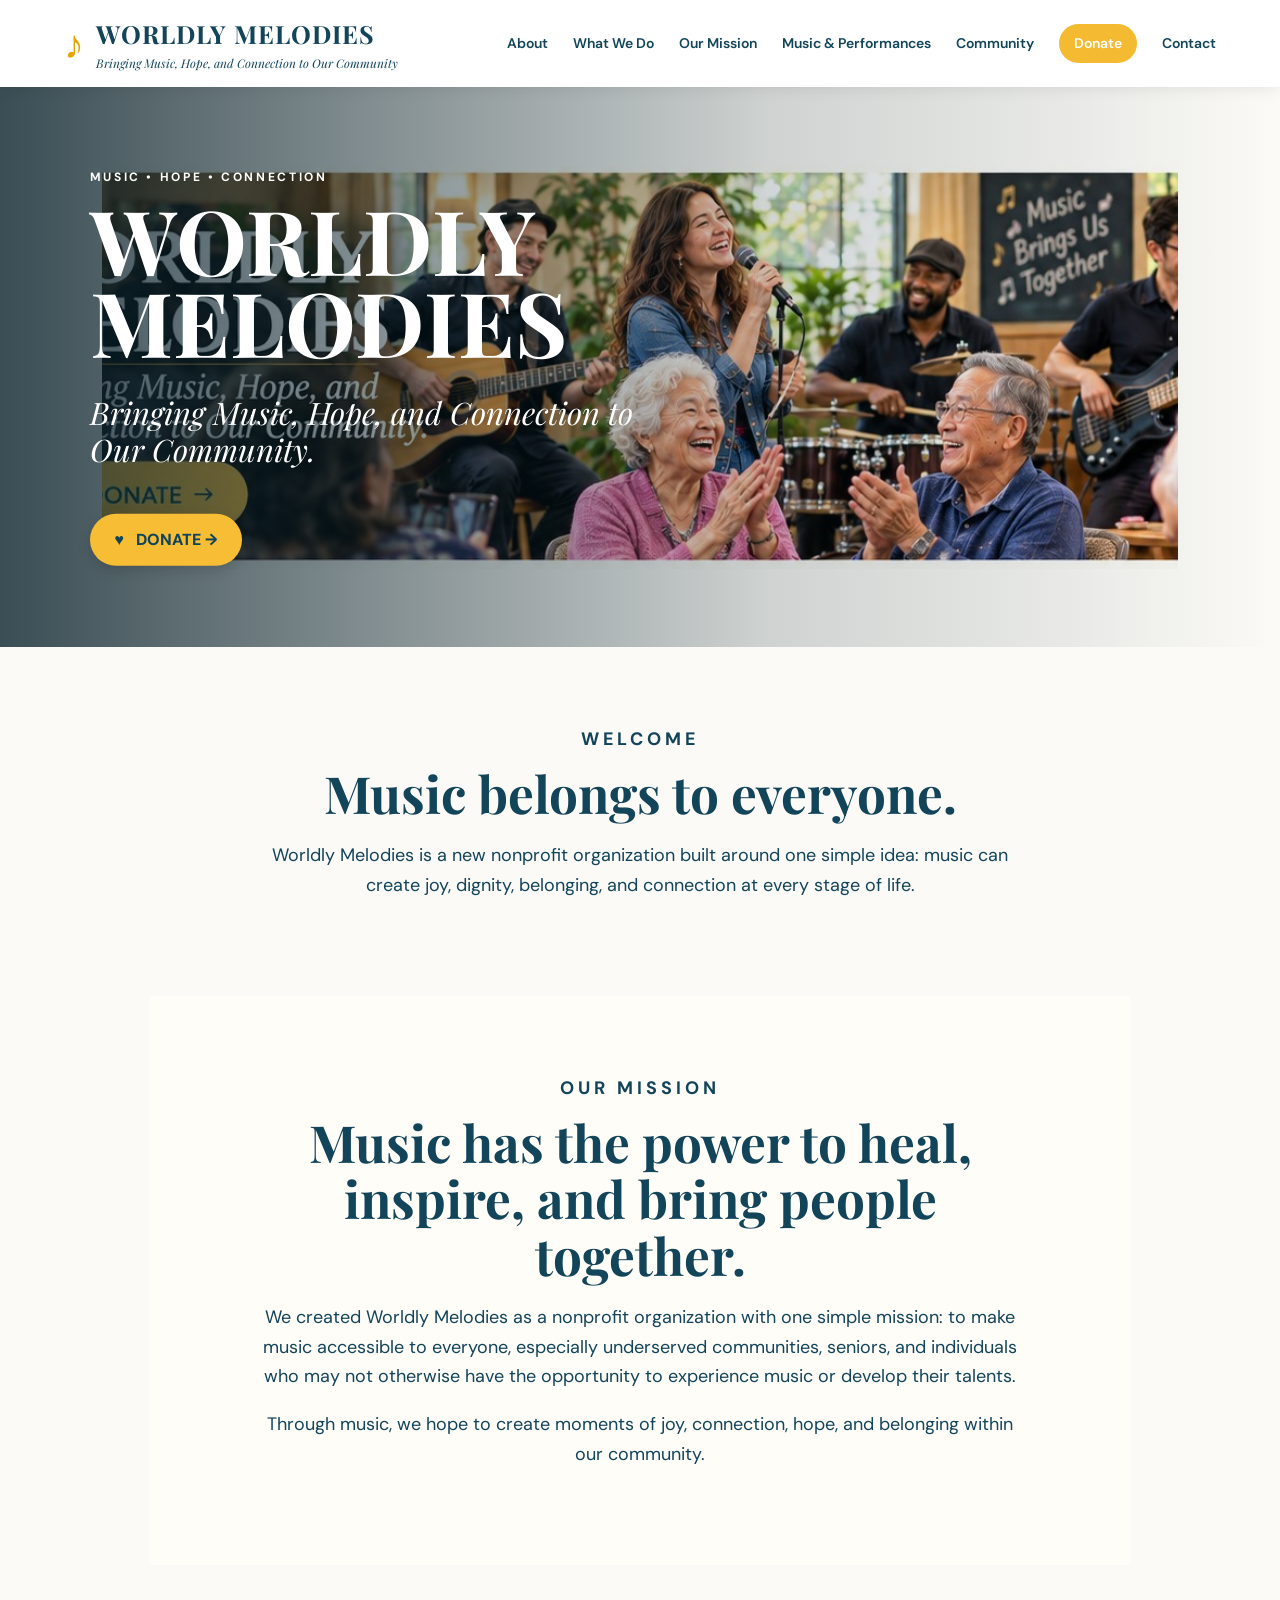
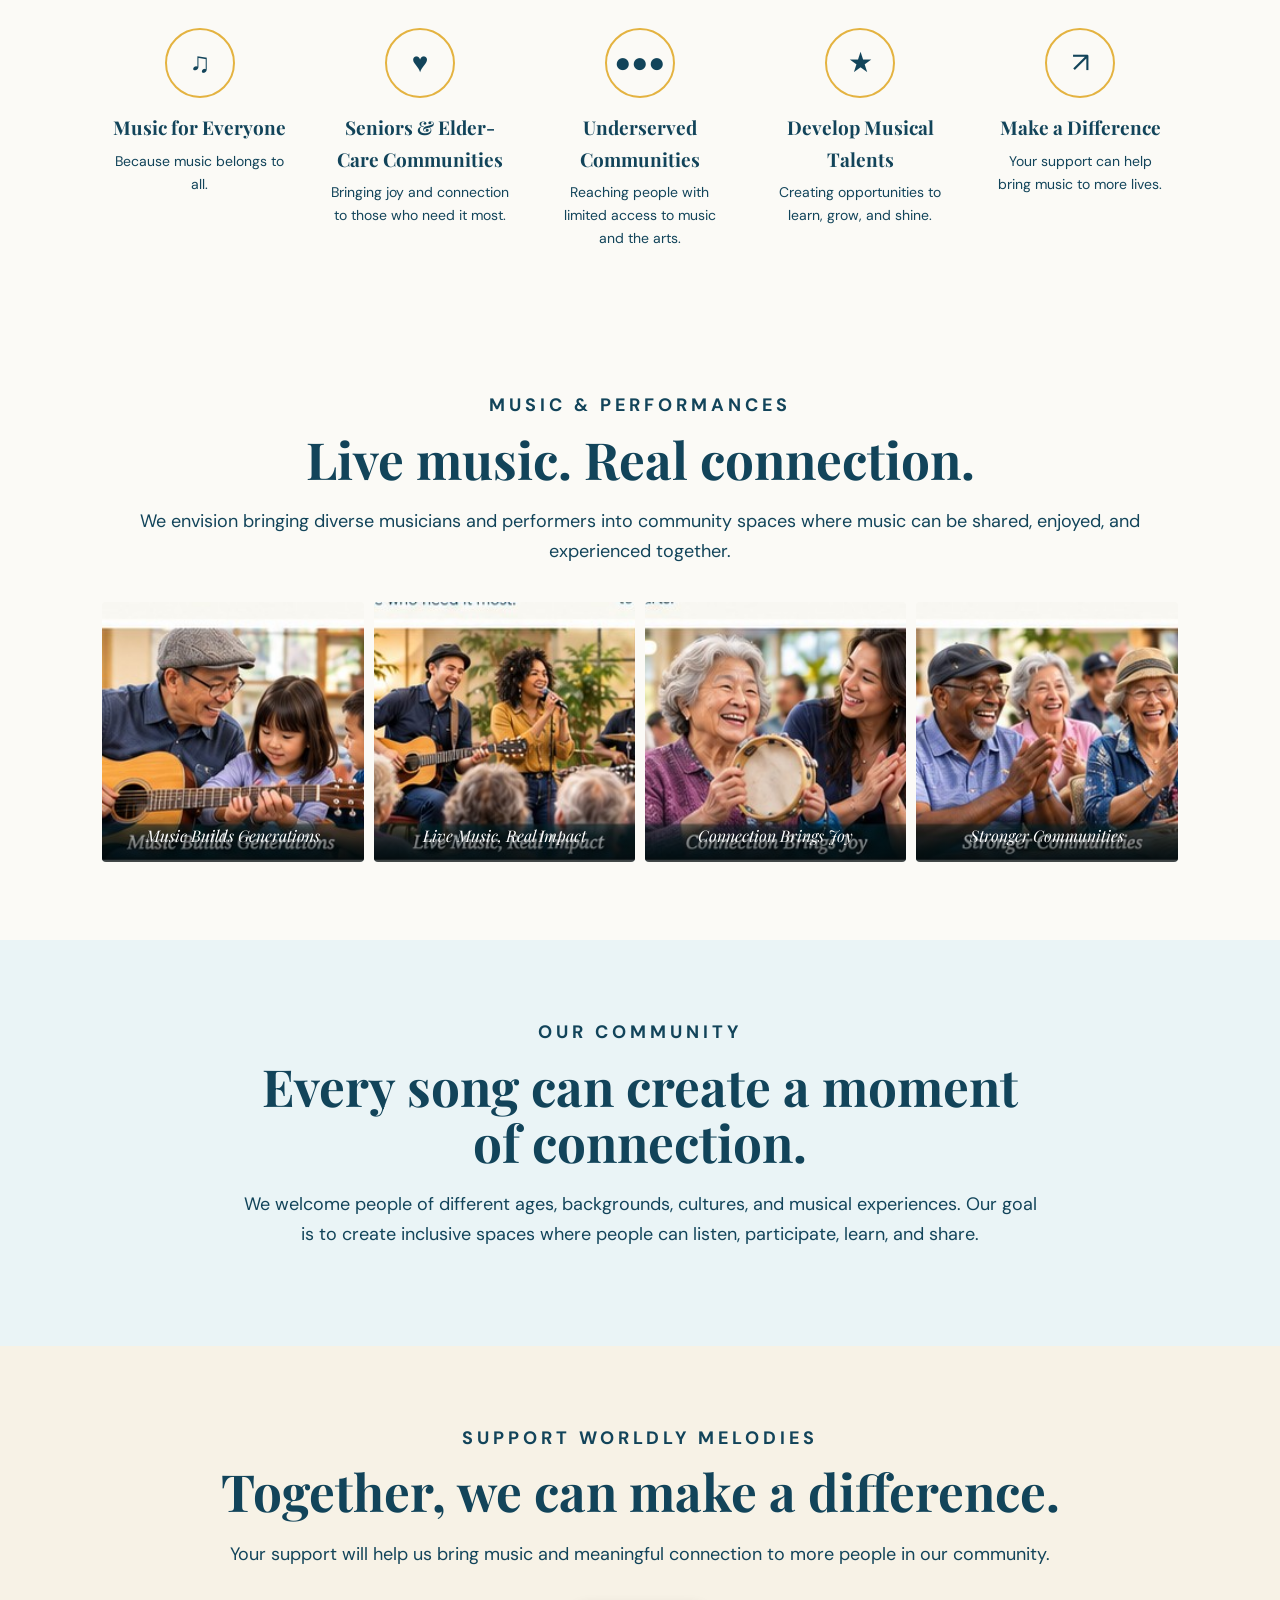
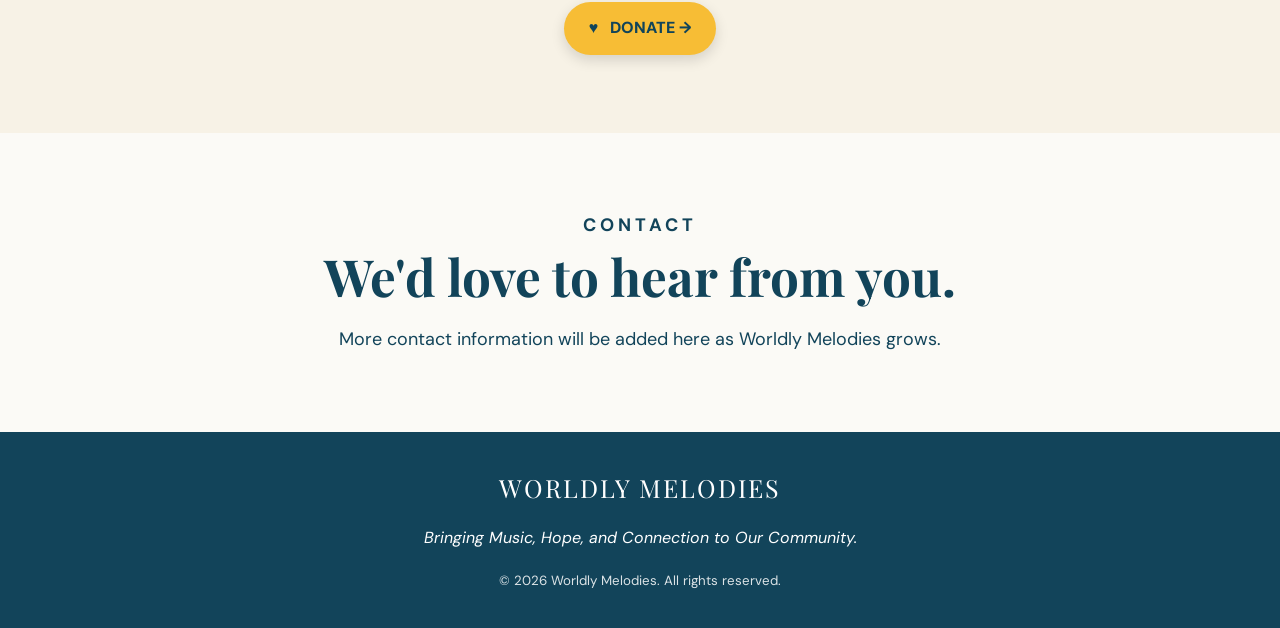
==== index.html @ 4ac72451 "Add files via upload" ====
<!doctype html>
<html lang="en">
<head>
  <meta charset="utf-8">
  <meta name="viewport" content="width=device-width, initial-scale=1">
  <title>Worldly Melodies | Music, Hope & Connection</title>
  <meta name="description" content="Worldly Melodies brings music, hope, and connection to our community, with a special focus on seniors and underserved communities.">
  <link rel="preconnect" href="https://fonts.googleapis.com">
  <link rel="preconnect" href="https://fonts.gstatic.com" crossorigin>
  <link href="https://fonts.googleapis.com/css2?family=DM+Sans:wght@400;500;600;700&family=Playfair+Display:ital,wght@500;600;700&display=swap" rel="stylesheet">
  <link rel="stylesheet" href="style.css">
</head>
<body>
<header class="site-header">
  <a class="brand" href="#home" aria-label="Worldly Melodies home">
    <span class="brand-mark">♪</span>
    <span><strong>WORLDLY MELODIES</strong><small>Bringing Music, Hope, and Connection to Our Community</small></span>
  </a>
  <button class="menu-toggle" aria-label="Open menu">☰</button>
  <nav>
    <a href="#about">About</a>
    <a href="#what-we-do">What We Do</a>
    <a href="#mission">Our Mission</a>
    <a href="#music">Music & Performances</a>
    <a href="#community">Community</a>
    <a class="nav-donate" href="#donate">Donate</a>
    <a href="#contact">Contact</a>
  </nav>
</header>

<main>
<section id="home" class="hero">
  <img src="assets/hero.jpg" alt="A diverse live band performing for smiling seniors">
  <div class="hero-overlay"></div>
  <div class="hero-content">
    <p class="eyebrow">MUSIC • HOPE • CONNECTION</p>
    <h1>WORLDLY<br>MELODIES</h1>
    <p class="tagline">Bringing Music, Hope, and Connection to Our Community.</p>
    <a class="button" href="#donate">♥ &nbsp; DONATE →</a>
  </div>
</section>

<section id="about" class="intro">
  <p class="eyebrow">WELCOME</p>
  <h2>Music belongs to everyone.</h2>
  <p>Worldly Melodies is a new nonprofit organization built around one simple idea: music can create joy, dignity, belonging, and connection at every stage of life.</p>
</section>

<section id="mission" class="mission">
  <p class="eyebrow">OUR MISSION</p>
  <h2>Music has the power to heal, inspire, and bring people together.</h2>
  <p>We created Worldly Melodies as a nonprofit organization with one simple mission: to make music accessible to everyone, especially underserved communities, seniors, and individuals who may not otherwise have the opportunity to experience music or develop their talents.</p>
  <p>Through music, we hope to create moments of joy, connection, hope, and belonging within our community.</p>
</section>

<section id="what-we-do" class="features">
  <div><span>♫</span><h3>Music for Everyone</h3><p>Because music belongs to all.</p></div>
  <div><span>♥</span><h3>Seniors & Elder-Care Communities</h3><p>Bringing joy and connection to those who need it most.</p></div>
  <div><span>●●●</span><h3>Underserved Communities</h3><p>Reaching people with limited access to music and the arts.</p></div>
  <div><span>★</span><h3>Develop Musical Talents</h3><p>Creating opportunities to learn, grow, and shine.</p></div>
  <div><span>↗</span><h3>Make a Difference</h3><p>Your support can help bring music to more lives.</p></div>
</section>

<section id="music" class="section">
  <p class="eyebrow">MUSIC & PERFORMANCES</p>
  <h2>Live music. Real connection.</h2>
  <p>We envision bringing diverse musicians and performers into community spaces where music can be shared, enjoyed, and experienced together.</p>
  <div class="gallery">
    <figure><img src="assets/gallery-1.jpg" alt="Intergenerational music activity"><figcaption>Music Builds Generations</figcaption></figure>
    <figure><img src="assets/gallery-2.jpg" alt="Diverse band performing for a community"><figcaption>Live Music, Real Impact</figcaption></figure>
    <figure><img src="assets/gallery-3.jpg" alt="Senior enjoying music with a younger musician"><figcaption>Connection Brings Joy</figcaption></figure>
    <figure><img src="assets/gallery-4.jpg" alt="Diverse seniors enjoying a community performance"><figcaption>Stronger Communities</figcaption></figure>
  </div>
</section>

<section id="community" class="community">
  <div>
    <p class="eyebrow">OUR COMMUNITY</p>
    <h2>Every song can create a moment of connection.</h2>
    <p>We welcome people of different ages, backgrounds, cultures, and musical experiences. Our goal is to create inclusive spaces where people can listen, participate, learn, and share.</p>
  </div>
</section>

<section id="donate" class="donate">
  <p class="eyebrow">SUPPORT WORLDLY MELODIES</p>
  <h2>Together, we can make a difference.</h2>
  <p>Your support will help us bring music and meaningful connection to more people in our community.</p>
  <!-- Replace # below with your PayPal donation link when ready. -->
  <a class="button" href="#" onclick="alert('The PayPal donation link will be connected here.'); return false;">♥ &nbsp; DONATE →</a>
</section>

<section id="contact" class="contact">
  <p class="eyebrow">CONTACT</p>
  <h2>We'd love to hear from you.</h2>
  <p>More contact information will be added here as Worldly Melodies grows.</p>
</section>
</main>

<footer>
  <div class="footer-brand">WORLDLY MELODIES</div>
  <p>Bringing Music, Hope, and Connection to Our Community.</p>
  <small>© 2026 Worldly Melodies. All rights reserved.</small>
</footer>

<script>
const toggle = document.querySelector('.menu-toggle');
const nav = document.querySelector('nav');
toggle.addEventListener('click', () => nav.classList.toggle('open'));
document.querySelectorAll('nav a').forEach(a => a.addEventListener('click', () => nav.classList.remove('open')));
</script>
</body>
</html>
---- style.css ----
*{box-sizing:border-box}html{scroll-behavior:smooth}body{margin:0;color:#12445a;background:#fbfaf6;font-family:"DM Sans",Arial,sans-serif;line-height:1.65}.site-header{position:sticky;top:0;z-index:20;display:flex;align-items:center;justify-content:space-between;padding:13px 5%;background:rgba(255,255,255,.97);box-shadow:0 2px 14px rgba(0,0,0,.08)}.brand{display:flex;align-items:center;gap:12px;color:#12445a;text-decoration:none}.brand-mark{font-size:40px;color:#e6a400;line-height:1}.brand strong{display:block;font-family:"Playfair Display",serif;font-size:25px;letter-spacing:.04em}.brand small{display:block;font-family:"Playfair Display",serif;font-style:italic;font-size:12px}.site-header nav{display:flex;gap:25px;align-items:center}.site-header nav a{color:#12445a;text-decoration:none;font-size:14px;font-weight:600}.nav-donate{color:#fff!important;background:#f4bb32;padding:8px 15px;border-radius:22px}.menu-toggle{display:none;border:0;background:none;font-size:28px;color:#12445a}.hero{position:relative;height:min(560px,58vw);min-height:390px;overflow:hidden}.hero img{width:100%;height:100%;object-fit:cover;object-position:center}.hero-overlay{position:absolute;inset:0;background:linear-gradient(90deg,rgba(4,29,39,.78),rgba(4,29,39,.18) 60%,transparent)}.hero-content{position:absolute;left:7%;top:50%;transform:translateY(-50%);color:#fff;max-width:560px}.eyebrow{font-size:12px;letter-spacing:.22em;font-weight:700;margin:0 0 10px}.hero h1{font-family:"Playfair Display",serif;font-size:clamp(48px,7vw,92px);line-height:.92;margin:0 0 18px}.tagline{font-family:"Playfair Display",serif;font-style:italic;font-size:clamp(20px,2.5vw,31px);line-height:1.2}.button{display:inline-block;margin-top:15px;background:#f7bd35;color:#10445a;text-decoration:none;font-weight:800;border-radius:30px;padding:13px 25px;box-shadow:0 5px 14px rgba(0,0,0,.14)}section{padding:78px 8%}.intro,.mission{text-align:center;max-width:980px;margin:auto}.intro h2,.mission h2,.section h2,.community h2,.donate h2,.contact h2{font-family:"Playfair Display",serif;font-size:clamp(34px,4vw,52px);line-height:1.1;margin:8px 0 20px;color:#12445a}.intro p,.mission p,.section>p,.community p,.donate p,.contact p{font-size:18px}.mission{background:#fffdf8}.features{display:grid;grid-template-columns:repeat(5,1fr);gap:25px;text-align:center;padding-top:55px;padding-bottom:55px}.features div{padding:8px}.features span{display:flex;width:70px;height:70px;margin:auto;border:2px solid #e4b341;border-radius:50%;align-items:center;justify-content:center;font-size:28px}.features h3{font-family:"Playfair Display",serif;font-size:19px;margin:14px 0 6px}.features p{margin:0;font-size:14px}.section{text-align:center}.gallery{display:grid;grid-template-columns:repeat(4,1fr);gap:10px;margin-top:35px}.gallery figure{margin:0;position:relative;overflow:hidden;border-radius:4px}.gallery img{width:100%;height:260px;object-fit:cover;display:block}.gallery figcaption{position:absolute;bottom:0;left:0;right:0;padding:12px;color:#fff;background:linear-gradient(transparent,rgba(0,0,0,.72));font-family:"Playfair Display",serif;font-style:italic}.community{background:#eaf4f6;text-align:center}.community>div{max-width:800px;margin:auto}.donate{text-align:center;background:#f7f2e6}.contact{text-align:center}.contact p{max-width:700px;margin:auto}footer{text-align:center;background:#12445a;color:#fff;padding:35px 20px}.footer-brand{font-family:"Playfair Display",serif;font-size:25px;letter-spacing:.08em}footer p{font-style:italic}footer small{opacity:.85}@media(max-width:950px){.site-header nav{gap:13px}.features{grid-template-columns:repeat(2,1fr)}.gallery{grid-template-columns:repeat(2,1fr)}}@media(max-width:720px){.site-header{padding:10px 5%}.brand strong{font-size:19px}.brand small{font-size:9px}.menu-toggle{display:block}.site-header nav{display:none;position:absolute;top:100%;left:0;right:0;background:#fff;padding:18px 7%;flex-direction:column;align-items:flex-start;box-shadow:0 8px 16px rgba(0,0,0,.1)}.site-header nav.open{display:flex}.hero{height:620px}.hero-content{left:7%;right:7%;top:auto;bottom:45px;transform:none}.hero-overlay{background:linear-gradient(0deg,rgba(4,29,39,.82),rgba(4,29,39,.1) 80%)}section{padding:60px 6%}.features,.gallery{grid-template-columns:1fr}.gallery img{height:230px}.intro p,.mission p,.section>p,.community p,.donate p,.contact p{font-size:16px}}
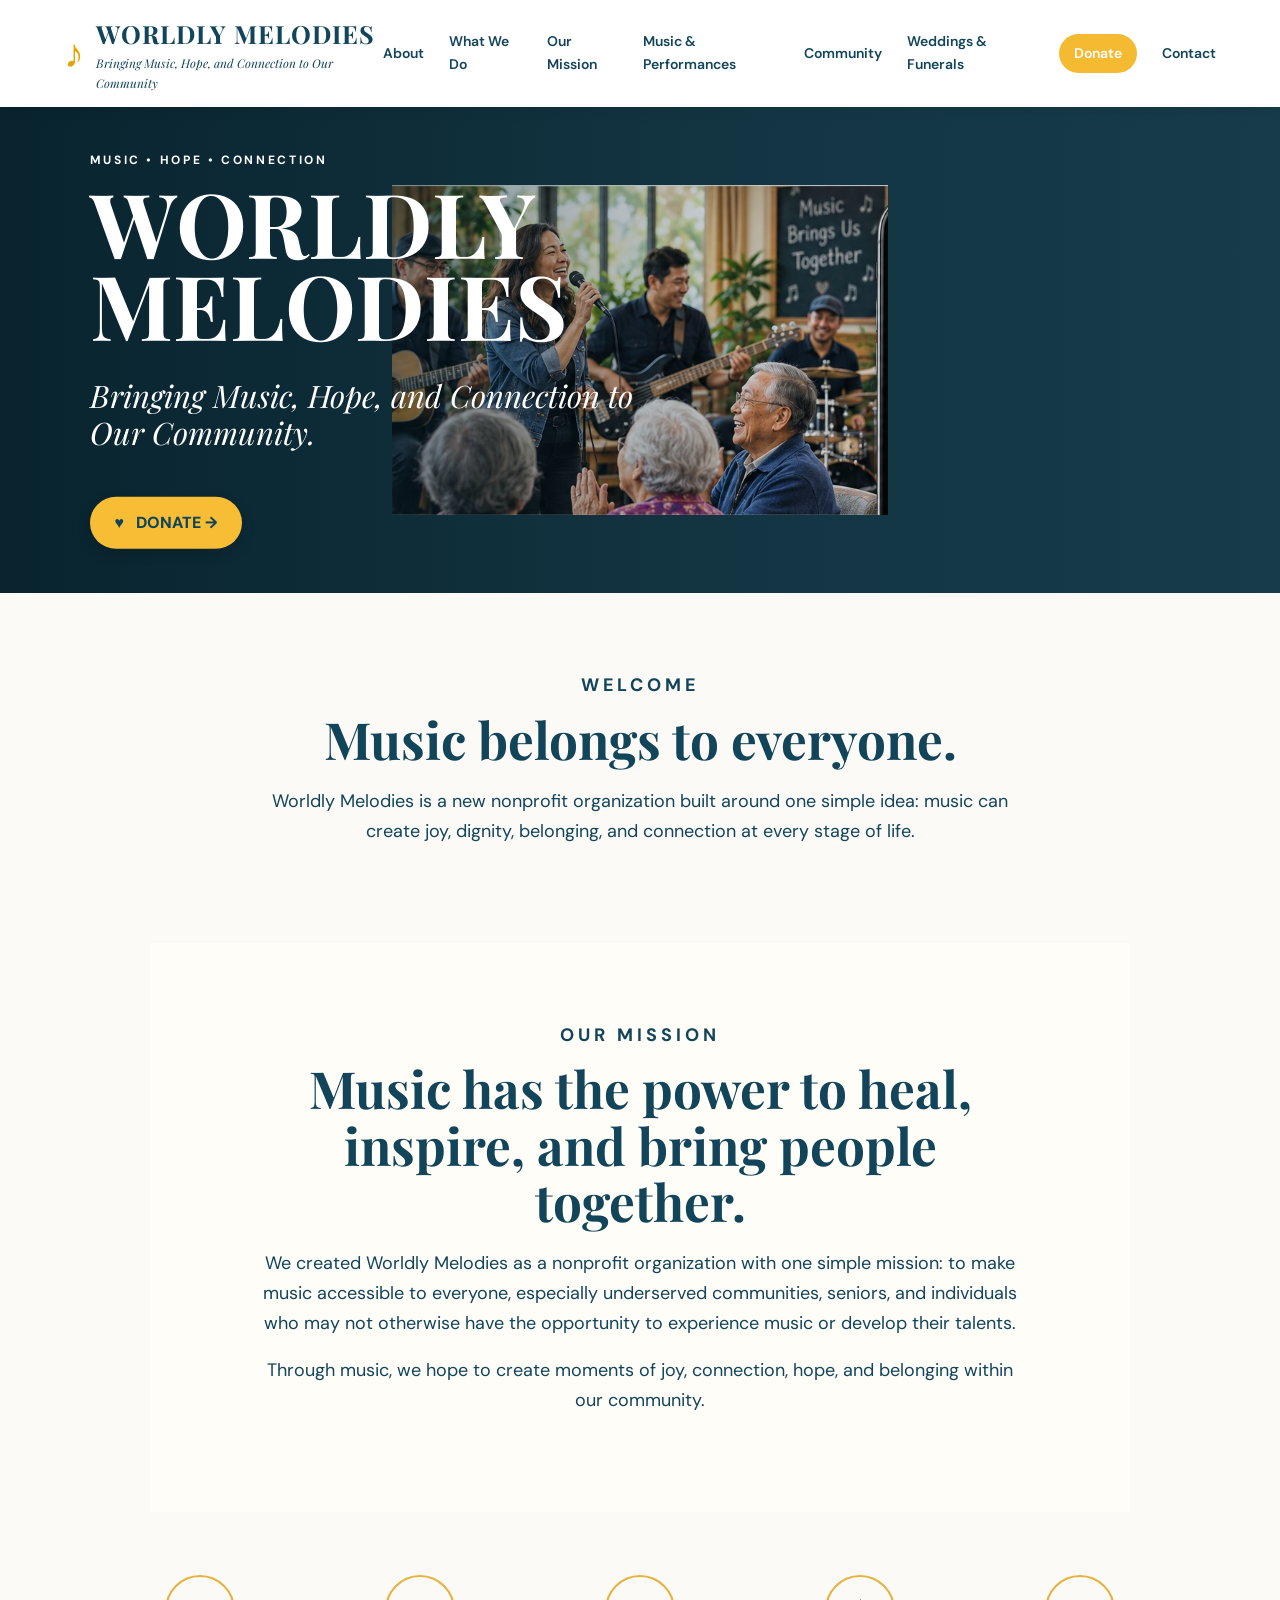
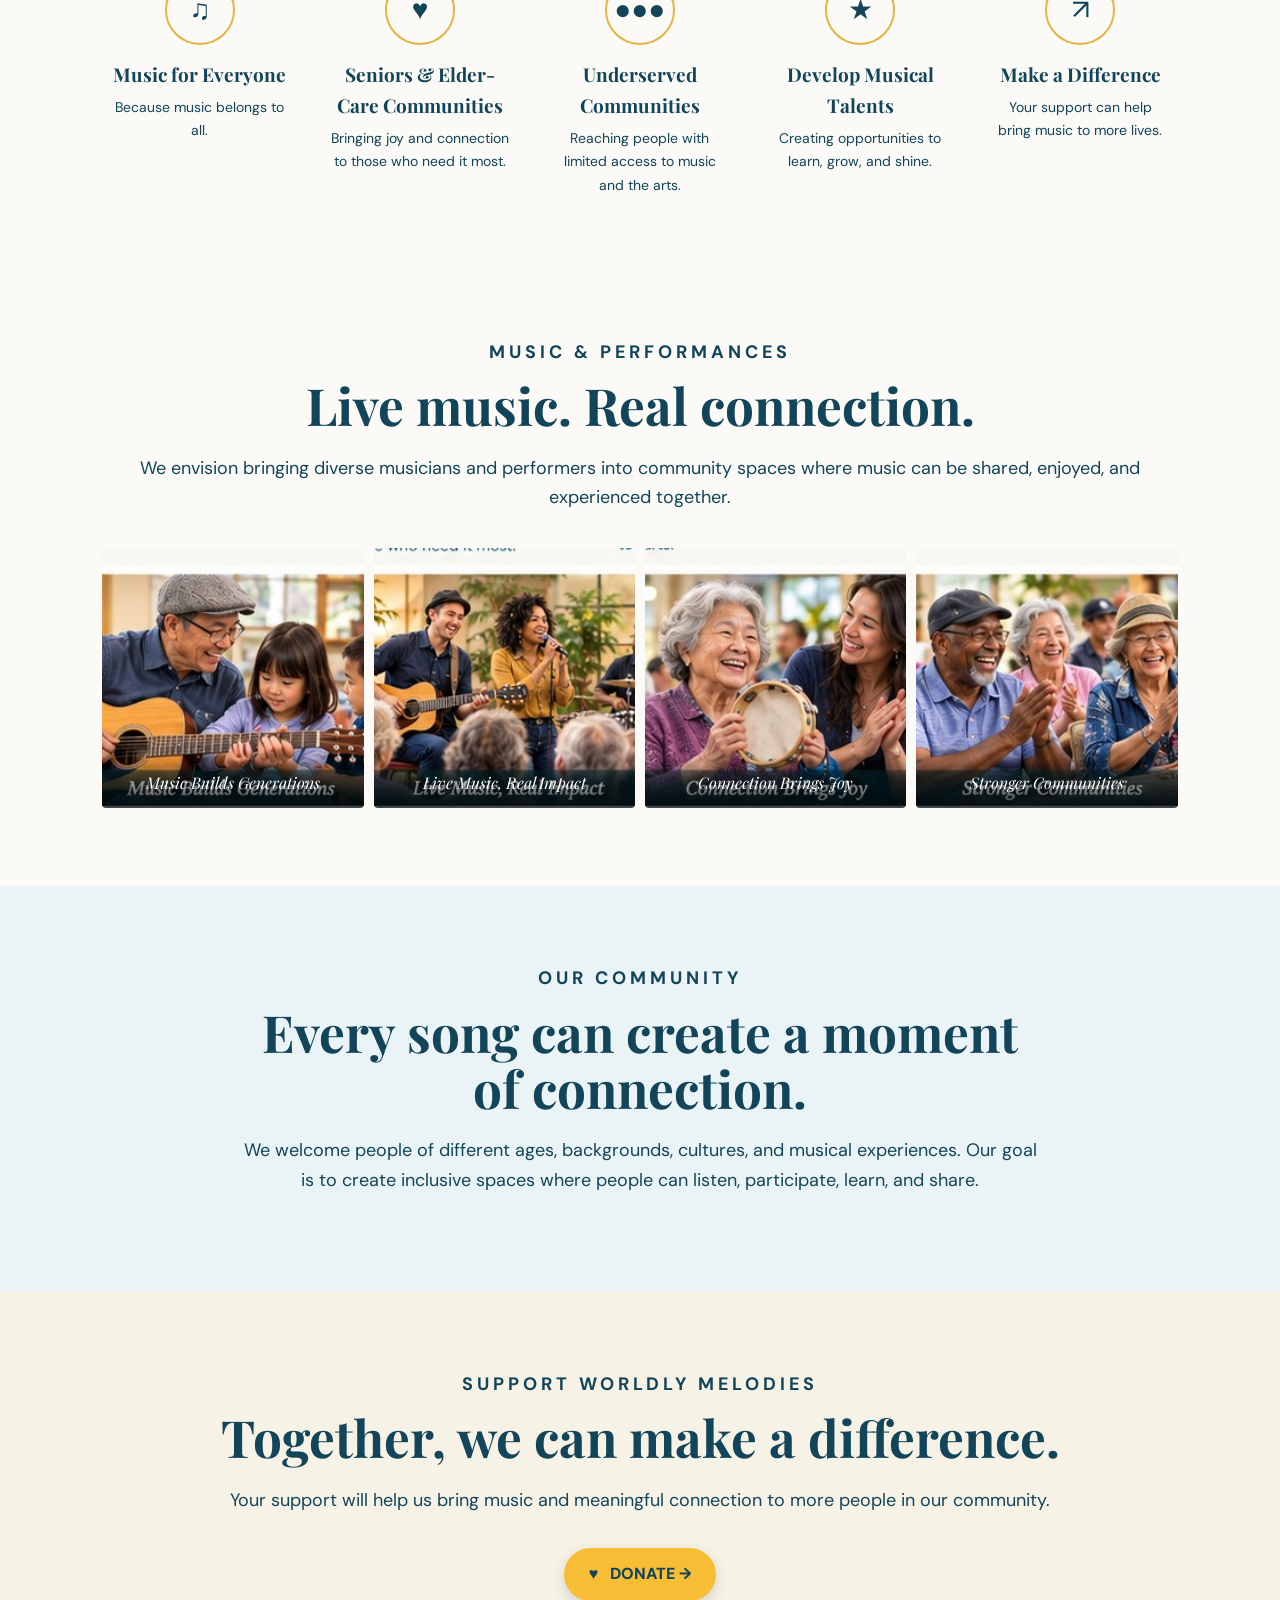
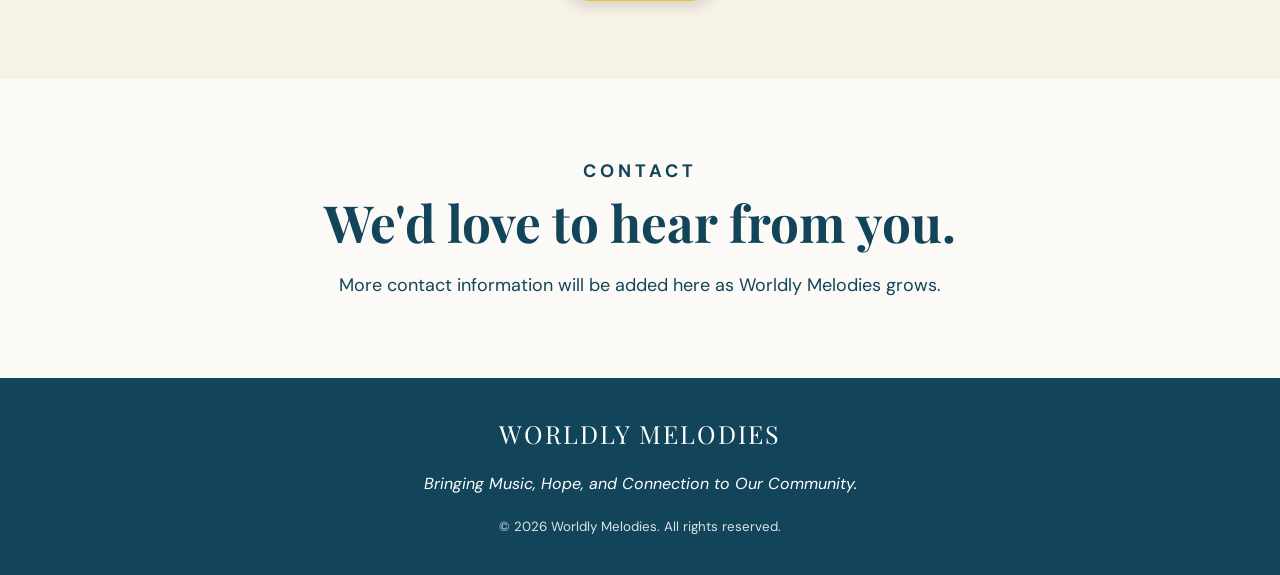
==== commit 12505ff5: "Link Weddings & Funerals page from main navigation" ====
--- a/index.html
+++ b/index.html
@@ -23,6 +23,7 @@
     <a href="#mission">Our Mission</a>
     <a href="#music">Music & Performances</a>
     <a href="#community">Community</a>
+    <a href="services.html">Weddings & Funerals</a>
     <a class="nav-donate" href="#donate">Donate</a>
     <a href="#contact">Contact</a>
   </nav>
@@ -54,11 +55,11 @@
 </section>
 
 <section id="what-we-do" class="features">
-  <div><span>♫</span><h3>Music for Everyone</h3><p>Because music belongs to all.</p></div>
-  <div><span>♥</span><h3>Seniors & Elder-Care Communities</h3><p>Bringing joy and connection to those who need it most.</p></div>
-  <div><span>●●●</span><h3>Underserved Communities</h3><p>Reaching people with limited access to music and the arts.</p></div>
-  <div><span>★</span><h3>Develop Musical Talents</h3><p>Creating opportunities to learn, grow, and shine.</p></div>
-  <div><span>↗</span><h3>Make a Difference</h3><p>Your support can help bring music to more lives.</p></div>
+<div><span>♫</span><h3>Music for Everyone</h3><p>Because music belongs to all.</p></div>
+<div><span>♥</span><h3>Seniors & Elder-Care Communities</h3><p>Bringing joy and connection to those who need it most.</p></div>
+<div><span>●●●</span><h3>Underserved Communities</h3><p>Reaching people with limited access to music and the arts.</p></div>
+<div><span>★</span><h3>Develop Musical Talents</h3><p>Creating opportunities to learn, grow, and shine.</p></div>
+<div><span>↗</span><h3>Make a Difference</h3><p>Your support can help bring music to more lives.</p></div>
 </section>
 
 <section id="music" class="section">
--- a/style.css
+++ b/style.css
@@ -1 +1 @@
-*{box-sizing:border-box}html{scroll-behavior:smooth}body{margin:0;color:#12445a;background:#fbfaf6;font-family:"DM Sans",Arial,sans-serif;line-height:1.65}.site-header{position:sticky;top:0;z-index:20;display:flex;align-items:center;justify-content:space-between;padding:13px 5%;background:rgba(255,255,255,.97);box-shadow:0 2px 14px rgba(0,0,0,.08)}.brand{display:flex;align-items:center;gap:12px;color:#12445a;text-decoration:none}.brand-mark{font-size:40px;color:#e6a400;line-height:1}.brand strong{display:block;font-family:"Playfair Display",serif;font-size:25px;letter-spacing:.04em}.brand small{display:block;font-family:"Playfair Display",serif;font-style:italic;font-size:12px}.site-header nav{display:flex;gap:25px;align-items:center}.site-header nav a{color:#12445a;text-decoration:none;font-size:14px;font-weight:600}.nav-donate{color:#fff!important;background:#f4bb32;padding:8px 15px;border-radius:22px}.menu-toggle{display:none;border:0;background:none;font-size:28px;color:#12445a}.hero{position:relative;height:min(560px,58vw);min-height:390px;overflow:hidden}.hero img{width:100%;height:100%;object-fit:cover;object-position:center}.hero-overlay{position:absolute;inset:0;background:linear-gradient(90deg,rgba(4,29,39,.78),rgba(4,29,39,.18) 60%,transparent)}.hero-content{position:absolute;left:7%;top:50%;transform:translateY(-50%);color:#fff;max-width:560px}.eyebrow{font-size:12px;letter-spacing:.22em;font-weight:700;margin:0 0 10px}.hero h1{font-family:"Playfair Display",serif;font-size:clamp(48px,7vw,92px);line-height:.92;margin:0 0 18px}.tagline{font-family:"Playfair Display",serif;font-style:italic;font-size:clamp(20px,2.5vw,31px);line-height:1.2}.button{display:inline-block;margin-top:15px;background:#f7bd35;color:#10445a;text-decoration:none;font-weight:800;border-radius:30px;padding:13px 25px;box-shadow:0 5px 14px rgba(0,0,0,.14)}section{padding:78px 8%}.intro,.mission{text-align:center;max-width:980px;margin:auto}.intro h2,.mission h2,.section h2,.community h2,.donate h2,.contact h2{font-family:"Playfair Display",serif;font-size:clamp(34px,4vw,52px);line-height:1.1;margin:8px 0 20px;color:#12445a}.intro p,.mission p,.section>p,.community p,.donate p,.contact p{font-size:18px}.mission{background:#fffdf8}.features{display:grid;grid-template-columns:repeat(5,1fr);gap:25px;text-align:center;padding-top:55px;padding-bottom:55px}.features div{padding:8px}.features span{display:flex;width:70px;height:70px;margin:auto;border:2px solid #e4b341;border-radius:50%;align-items:center;justify-content:center;font-size:28px}.features h3{font-family:"Playfair Display",serif;font-size:19px;margin:14px 0 6px}.features p{margin:0;font-size:14px}.section{text-align:center}.gallery{display:grid;grid-template-columns:repeat(4,1fr);gap:10px;margin-top:35px}.gallery figure{margin:0;position:relative;overflow:hidden;border-radius:4px}.gallery img{width:100%;height:260px;object-fit:cover;display:block}.gallery figcaption{position:absolute;bottom:0;left:0;right:0;padding:12px;color:#fff;background:linear-gradient(transparent,rgba(0,0,0,.72));font-family:"Playfair Display",serif;font-style:italic}.community{background:#eaf4f6;text-align:center}.community>div{max-width:800px;margin:auto}.donate{text-align:center;background:#f7f2e6}.contact{text-align:center}.contact p{max-width:700px;margin:auto}footer{text-align:center;background:#12445a;color:#fff;padding:35px 20px}.footer-brand{font-family:"Playfair Display",serif;font-size:25px;letter-spacing:.08em}footer p{font-style:italic}footer small{opacity:.85}@media(max-width:950px){.site-header nav{gap:13px}.features{grid-template-columns:repeat(2,1fr)}.gallery{grid-template-columns:repeat(2,1fr)}}@media(max-width:720px){.site-header{padding:10px 5%}.brand strong{font-size:19px}.brand small{font-size:9px}.menu-toggle{display:block}.site-header nav{display:none;position:absolute;top:100%;left:0;right:0;background:#fff;padding:18px 7%;flex-direction:column;align-items:flex-start;box-shadow:0 8px 16px rgba(0,0,0,.1)}.site-header nav.open{display:flex}.hero{height:620px}.hero-content{left:7%;right:7%;top:auto;bottom:45px;transform:none}.hero-overlay{background:linear-gradient(0deg,rgba(4,29,39,.82),rgba(4,29,39,.1) 80%)}section{padding:60px 6%}.features,.gallery{grid-template-columns:1fr}.gallery img{height:230px}.intro p,.mission p,.section>p,.community p,.donate p,.contact p{font-size:16px}}
+*{box-sizing:border-box}html{scroll-behavior:smooth}body{margin:0;color:#12445a;background:#fbfaf6;font-family:"DM Sans",Arial,sans-serif;line-height:1.65}.site-header{position:sticky;top:0;z-index:20;display:flex;align-items:center;justify-content:space-between;padding:13px 5%;background:rgba(255,255,255,.97);box-shadow:0 2px 14px rgba(0,0,0,.08)}.brand{display:flex;align-items:center;gap:12px;color:#12445a;text-decoration:none}.brand-mark{font-size:40px;color:#e6a400;line-height:1}.brand strong{display:block;font-family:"Playfair Display",serif;font-size:25px;letter-spacing:.04em}.brand small{display:block;font-family:"Playfair Display",serif;font-style:italic;font-size:12px}.site-header nav{display:flex;gap:25px;align-items:center}.site-header nav a{color:#12445a;text-decoration:none;font-size:14px;font-weight:600}.nav-donate{color:#fff!important;background:#f4bb32;padding:8px 15px;border-radius:22px}.menu-toggle{display:none;border:0;background:none;font-size:28px;color:#12445a}.hero{position:relative;height:clamp(430px,38vw,560px);min-height:430px;overflow:hidden;background:#173b49}.hero img{display:block;width:100%;height:100%;object-fit:contain;object-position:center center}.hero-overlay{position:absolute;inset:0;background:linear-gradient(90deg,rgba(4,29,39,.78),rgba(4,29,39,.18) 60%,transparent)}.hero-content{position:absolute;left:7%;top:50%;transform:translateY(-50%);color:#fff;max-width:560px}.eyebrow{font-size:12px;letter-spacing:.22em;font-weight:700;margin:0 0 10px}.hero h1{font-family:"Playfair Display",serif;font-size:clamp(48px,7vw,92px);line-height:.92;margin:0 0 18px}.tagline{font-family:"Playfair Display",serif;font-style:italic;font-size:clamp(20px,2.5vw,31px);line-height:1.2}.button{display:inline-block;margin-top:15px;background:#f7bd35;color:#10445a;text-decoration:none;font-weight:800;border-radius:30px;padding:13px 25px;box-shadow:0 5px 14px rgba(0,0,0,.14)}section{padding:78px 8%}.intro,.mission{text-align:center;max-width:980px;margin:auto}.intro h2,.mission h2,.section h2,.community h2,.donate h2,.contact h2{font-family:"Playfair Display",serif;font-size:clamp(34px,4vw,52px);line-height:1.1;margin:8px 0 20px;color:#12445a}.intro p,.mission p,.section>p,.community p,.donate p,.contact p{font-size:18px}.mission{background:#fffdf8}.features{display:grid;grid-template-columns:repeat(5,1fr);gap:25px;text-align:center;padding-top:55px;padding-bottom:55px}.features div{padding:8px}.features span{display:flex;width:70px;height:70px;margin:auto;border:2px solid #e4b341;border-radius:50%;align-items:center;justify-content:center;font-size:28px}.features h3{font-family:"Playfair Display",serif;font-size:19px;margin:14px 0 6px}.features p{margin:0;font-size:14px}.section{text-align:center}.gallery{display:grid;grid-template-columns:repeat(4,1fr);gap:10px;margin-top:35px}.gallery figure{margin:0;position:relative;overflow:hidden;border-radius:4px}.gallery img{width:100%;height:260px;object-fit:cover;display:block}.gallery figcaption{position:absolute;bottom:0;left:0;right:0;padding:12px;color:#fff;background:linear-gradient(transparent,rgba(0,0,0,.72));font-family:"Playfair Display",serif;font-style:italic}.community{background:#eaf4f6;text-align:center}.community>div{max-width:800px;margin:auto}.donate{text-align:center;background:#f7f2e6}.contact{text-align:center}.contact p{max-width:700px;margin:auto}footer{text-align:center;background:#12445a;color:#fff;padding:35px 20px}.footer-brand{font-family:"Playfair Display",serif;font-size:25px;letter-spacing:.08em}footer p{font-style:italic}footer small{opacity:.85}@media(max-width:950px){.site-header nav{gap:13px}.features{grid-template-columns:repeat(2,1fr)}.gallery{grid-template-columns:repeat(2,1fr)}}@media(max-width:720px){.site-header{padding:10px 5%;min-height:68px}.brand{gap:8px}.brand-mark{font-size:32px}.brand strong{font-size:18px;letter-spacing:.025em}.brand small{font-size:8px;line-height:1.25;max-width:245px}.menu-toggle{display:block}.site-header nav{display:none;position:absolute;top:100%;left:0;right:0;background:#fff;padding:18px 7%;flex-direction:column;align-items:flex-start;box-shadow:0 8px 16px rgba(0,0,0,.1)}.site-header nav.open{display:flex}.hero{height:620px;min-height:620px}.hero img{object-position:center center}.hero-overlay{background:linear-gradient(0deg,rgba(4,29,39,.88),rgba(4,29,39,.18) 78%,rgba(4,29,39,.05))}.hero-content{left:7%;right:7%;top:auto;bottom:38px;transform:none;max-width:520px}.eyebrow{font-size:10px;letter-spacing:.18em}.hero h1{font-size:clamp(42px,13vw,68px);line-height:.9;margin-bottom:14px}.tagline{font-size:clamp(18px,5vw,25px);line-height:1.2}.button{padding:12px 22px}section{padding:60px 6%}.features,.gallery{grid-template-columns:1fr}.gallery img{height:230px}.intro p,.mission p,.section>p,.community p,.donate p,.contact p{font-size:16px}}
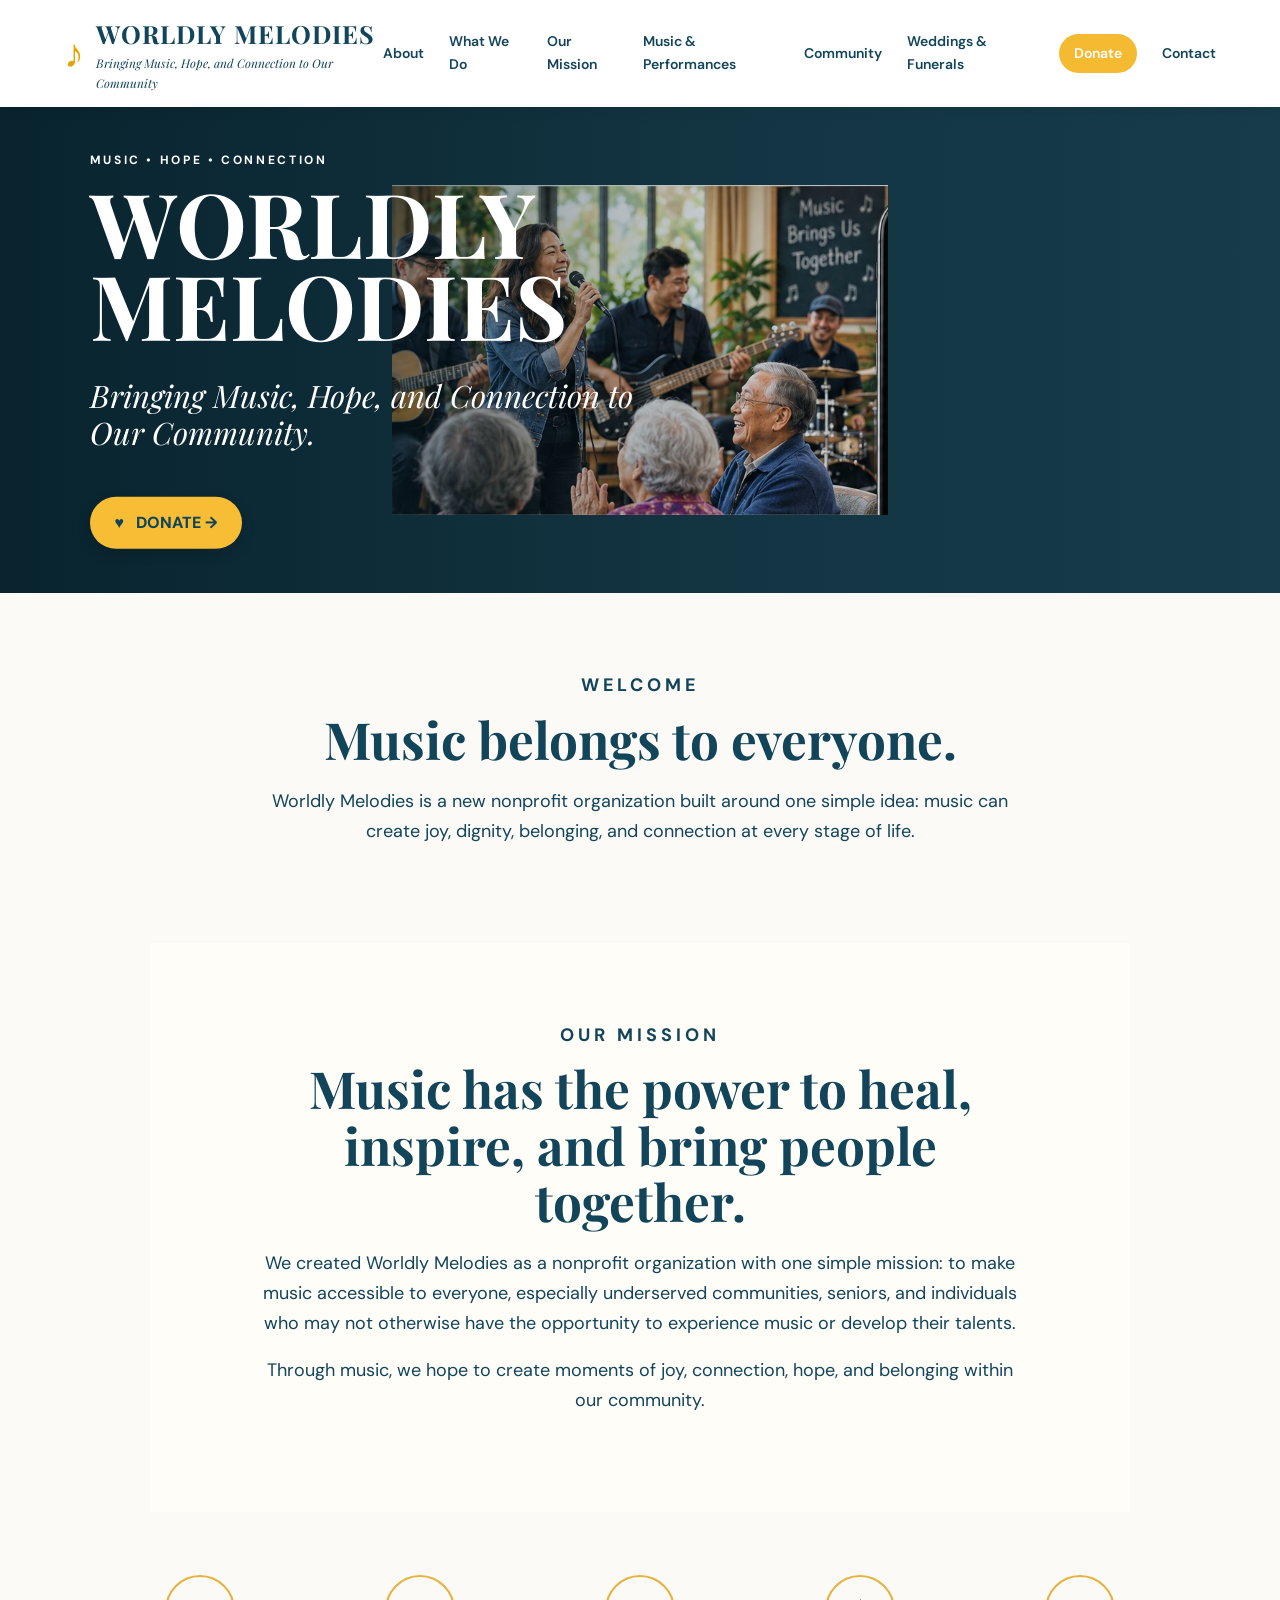
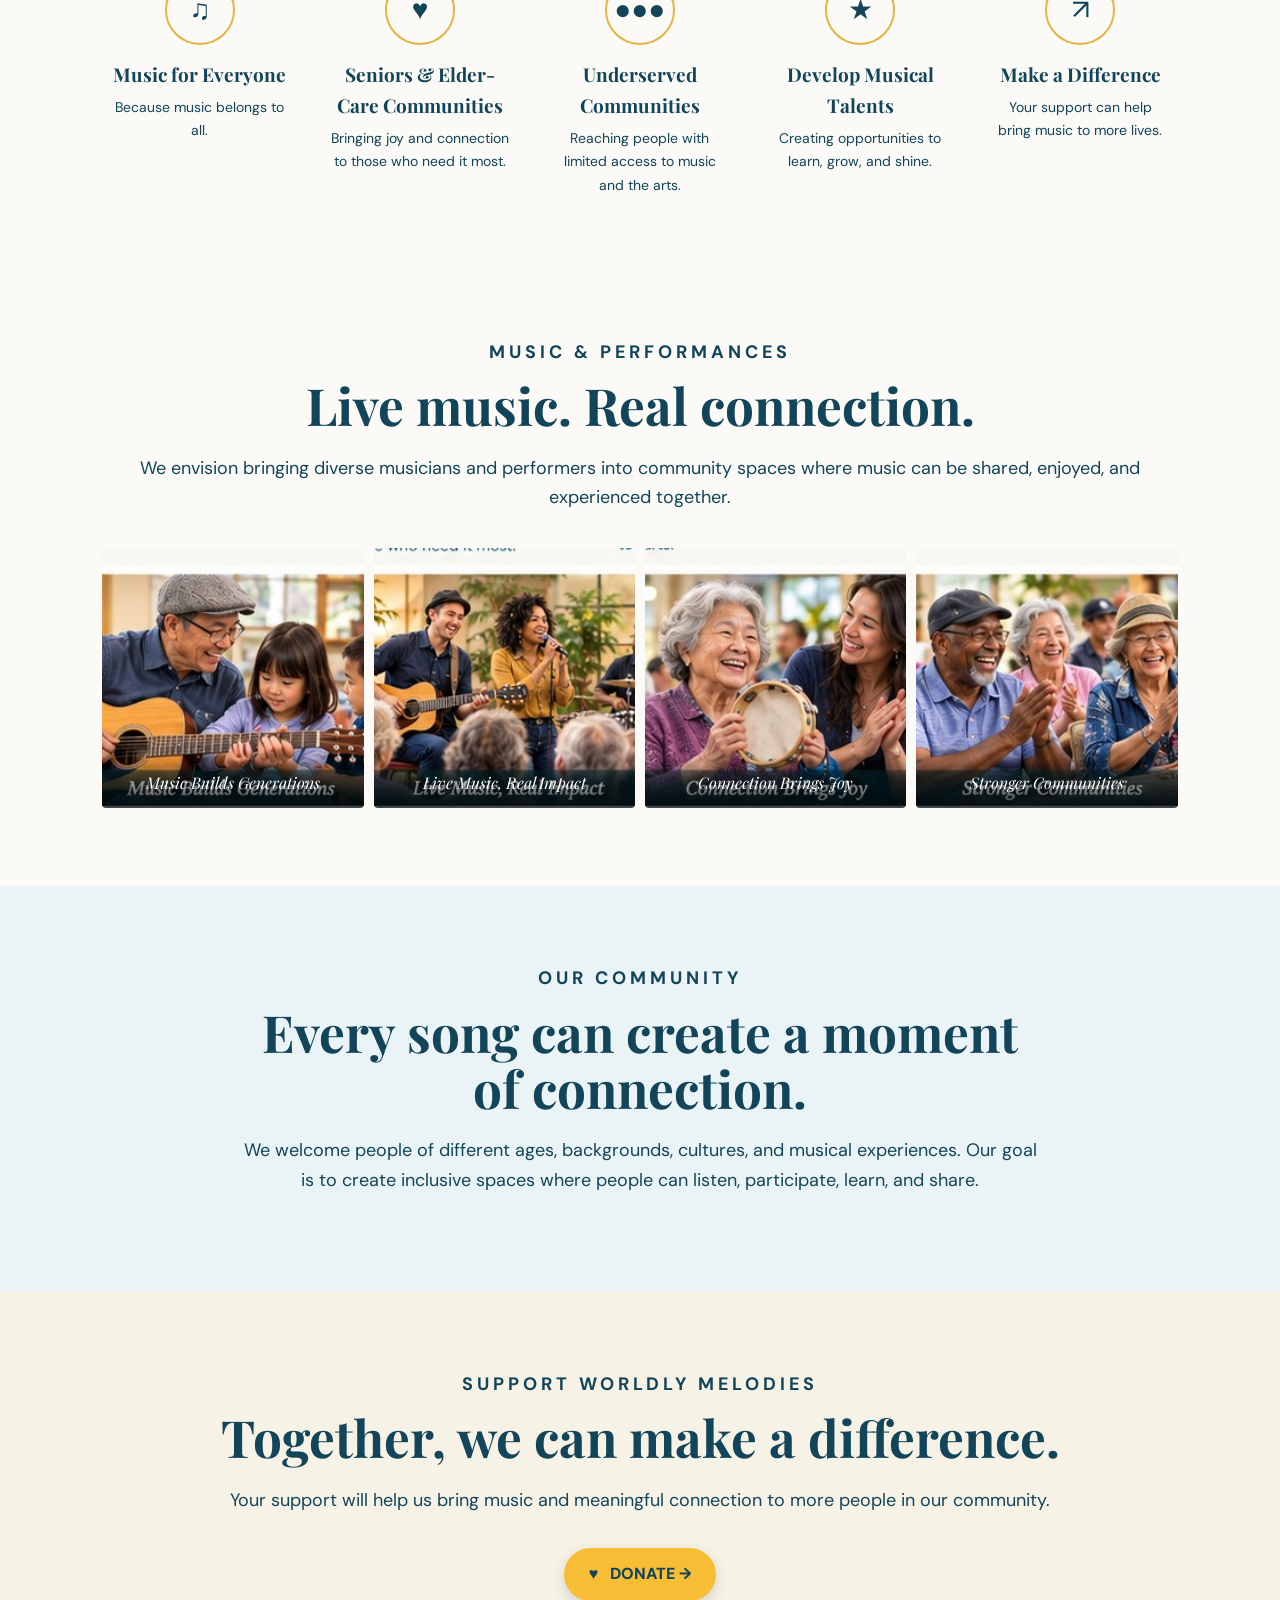
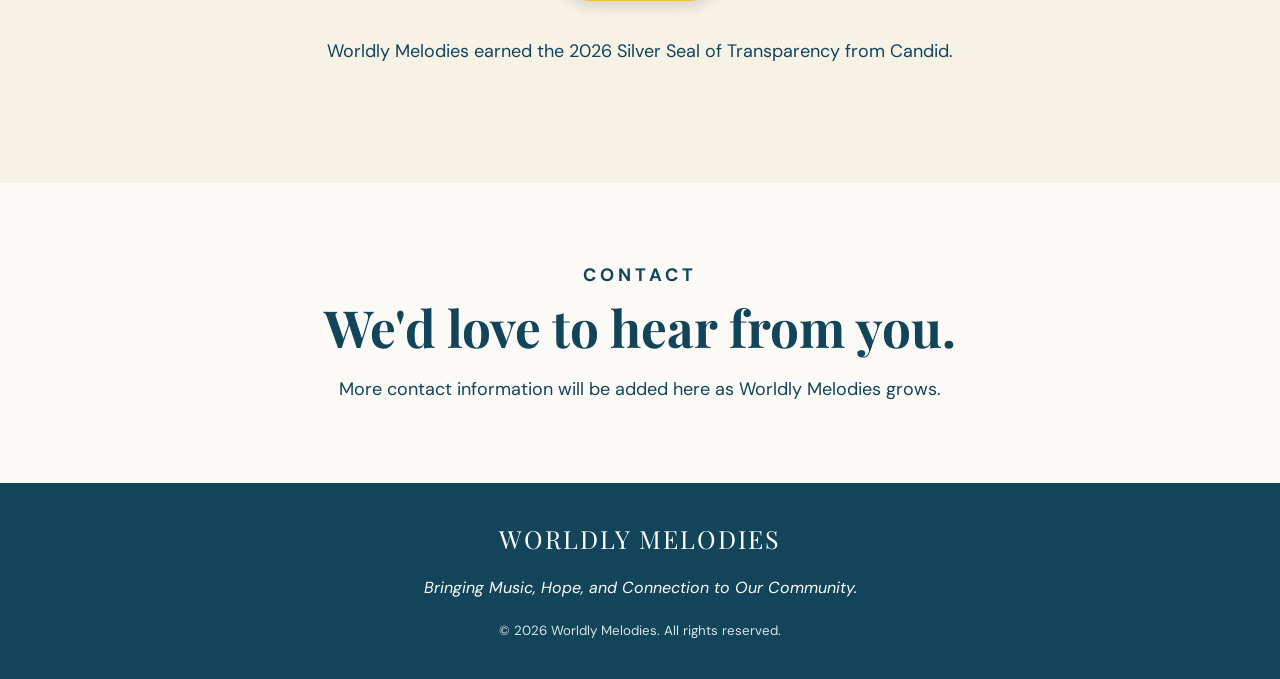
==== commit b8227319: "Add Candid Seal of Transparency badge to homepage Added styles for the candid seal section and updat" ====
--- a/index.html
+++ b/index.html
@@ -9,6 +9,12 @@
   <link rel="preconnect" href="https://fonts.gstatic.com" crossorigin>
   <link href="https://fonts.googleapis.com/css2?family=DM+Sans:wght@400;500;600;700&family=Playfair+Display:ital,wght@500;600;700&display=swap" rel="stylesheet">
   <link rel="stylesheet" href="style.css">
+  <style>
+    .candid-seal{margin:36px auto 0;text-align:center;}
+    .candid-seal-caption{font-size:.875rem;color:#12445a;margin:0 0 12px;}
+    .candid-seal a{display:inline-block;width:140px;}
+    .candid-seal img{display:block;width:100%;height:auto;}
+  </style>
 </head>
 <body>
 <header class="site-header">
@@ -29,6 +35,7 @@
   </nav>
 </header>
 
+
 <main>
 <section id="home" class="hero">
   <img src="assets/hero.jpg" alt="A diverse live band performing for smiling seniors">
@@ -41,11 +48,13 @@
   </div>
 </section>
 
+
 <section id="about" class="intro">
   <p class="eyebrow">WELCOME</p>
   <h2>Music belongs to everyone.</h2>
   <p>Worldly Melodies is a new nonprofit organization built around one simple idea: music can create joy, dignity, belonging, and connection at every stage of life.</p>
 </section>
+
 
 <section id="mission" class="mission">
   <p class="eyebrow">OUR MISSION</p>
@@ -54,6 +63,7 @@
   <p>Through music, we hope to create moments of joy, connection, hope, and belonging within our community.</p>
 </section>
 
+
 <section id="what-we-do" class="features">
 <div><span>♫</span><h3>Music for Everyone</h3><p>Because music belongs to all.</p></div>
 <div><span>♥</span><h3>Seniors & Elder-Care Communities</h3><p>Bringing joy and connection to those who need it most.</p></div>
@@ -61,6 +71,7 @@
 <div><span>★</span><h3>Develop Musical Talents</h3><p>Creating opportunities to learn, grow, and shine.</p></div>
 <div><span>↗</span><h3>Make a Difference</h3><p>Your support can help bring music to more lives.</p></div>
 </section>
+
 
 <section id="music" class="section">
   <p class="eyebrow">MUSIC & PERFORMANCES</p>
@@ -74,6 +85,7 @@
   </div>
 </section>
 
+
 <section id="community" class="community">
   <div>
     <p class="eyebrow">OUR COMMUNITY</p>
@@ -82,13 +94,20 @@
   </div>
 </section>
 
+
 <section id="donate" class="donate">
   <p class="eyebrow">SUPPORT WORLDLY MELODIES</p>
   <h2>Together, we can make a difference.</h2>
   <p>Your support will help us bring music and meaningful connection to more people in our community.</p>
   <!-- Replace # below with your PayPal donation link when ready. -->
   <a class="button" href="#" onclick="alert('The PayPal donation link will be connected here.'); return false;">♥ &nbsp; DONATE →</a>
+  <!-- Candid Seal of Transparency -->
+  <div class="candid-seal">
+    <p class="candid-seal-caption">Worldly Melodies earned the 2026 Silver Seal of Transparency from Candid.</p>
+    <a aria-label="Worldly Melodies Organization" href="https://app.candid.org/profile/16616105/worldly-melodies-organization-42-2202069/?pkId=760fb535-6b68-4d5c-8c1f-88705c5a83dd" target="_blank"> <img alt="" src="https://widgets.guidestar.org/prod/v1/pdp/transparency-seal/16616105/svg" /> </a>
+  </div>
 </section>
+
 
 <section id="contact" class="contact">
   <p class="eyebrow">CONTACT</p>
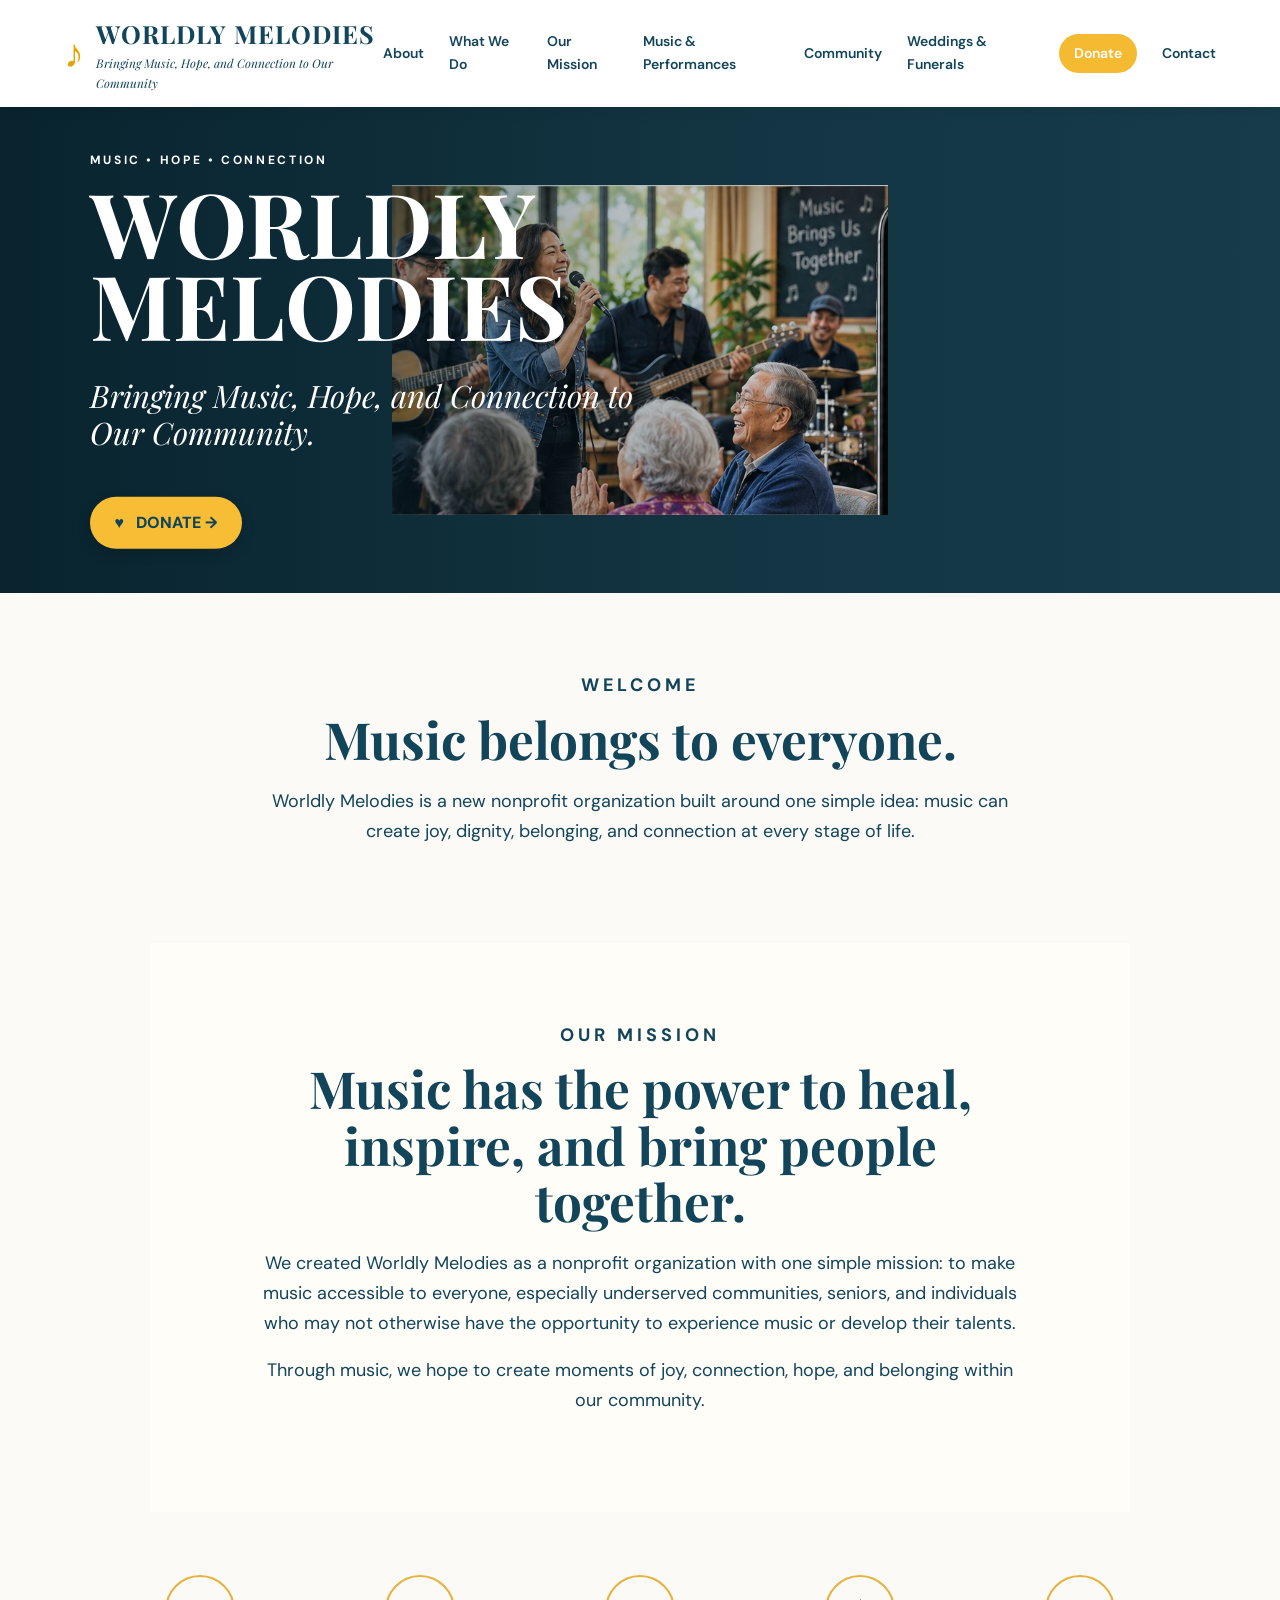
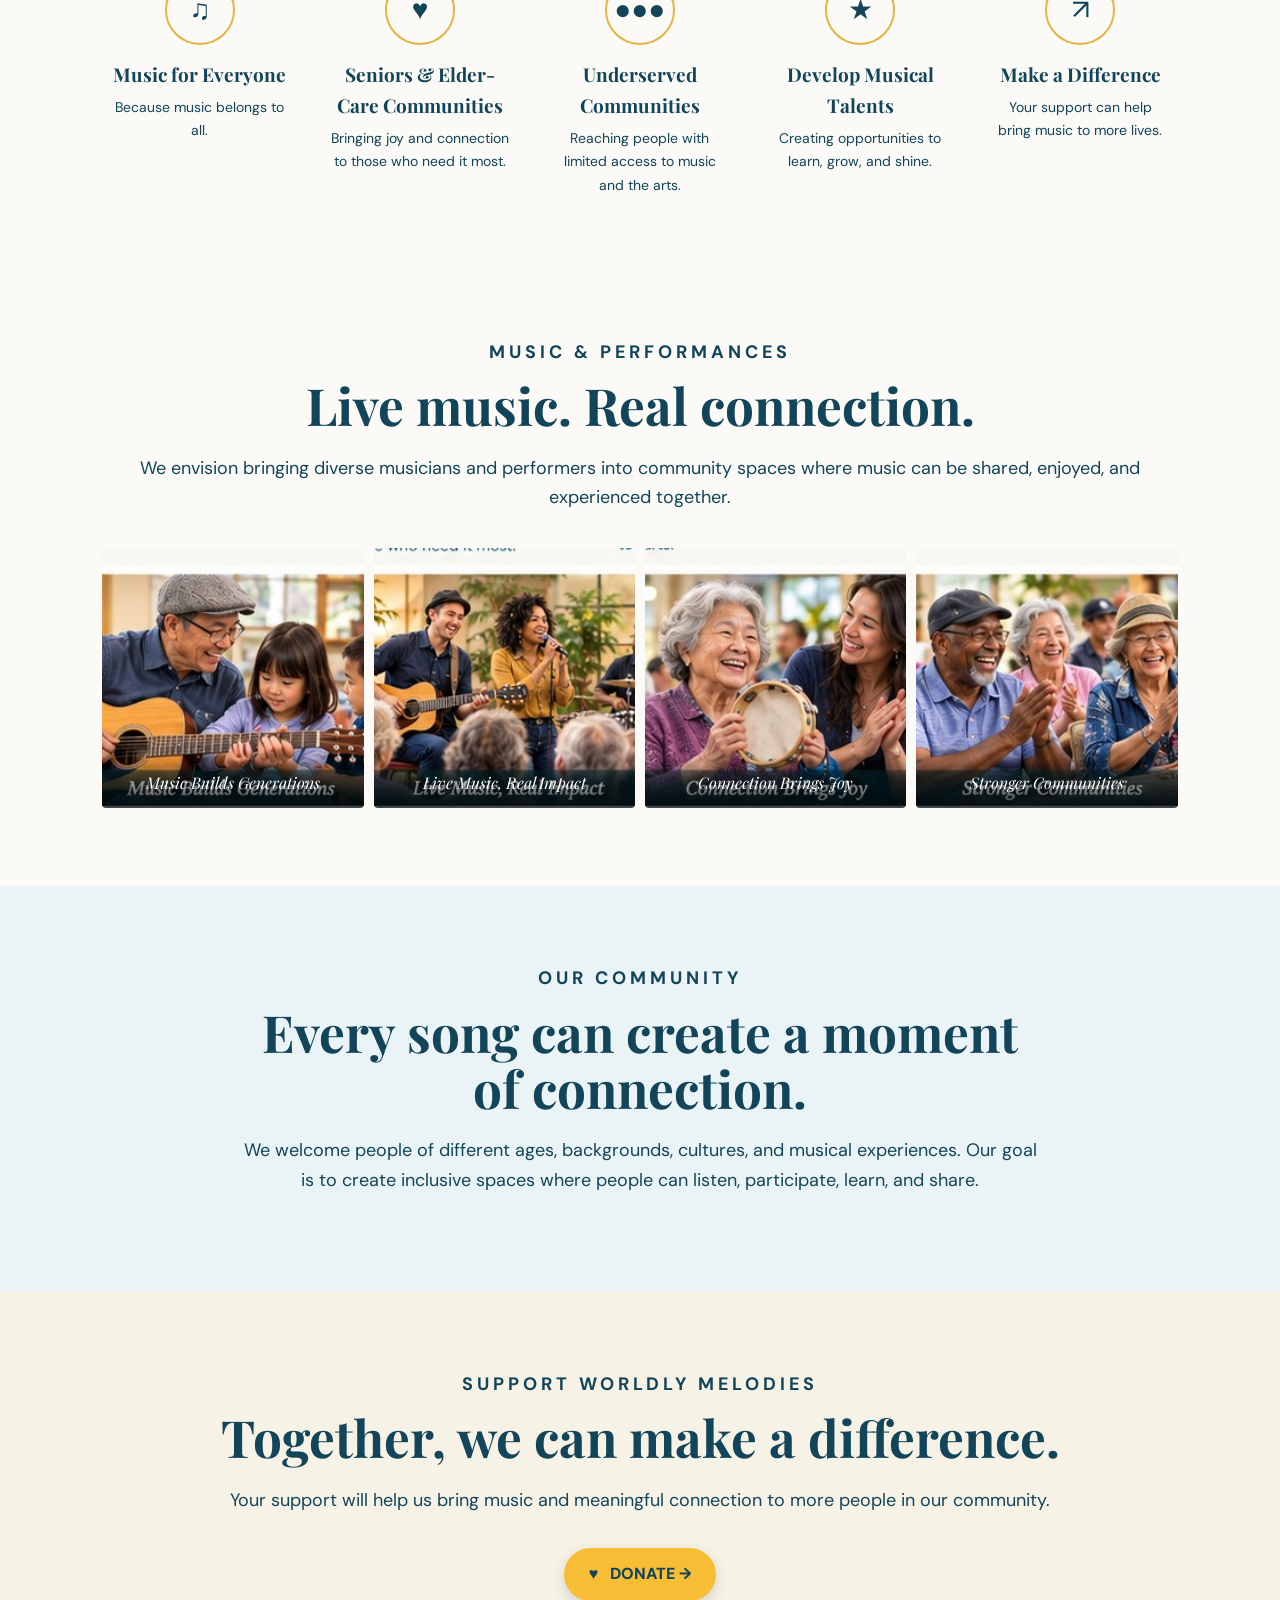
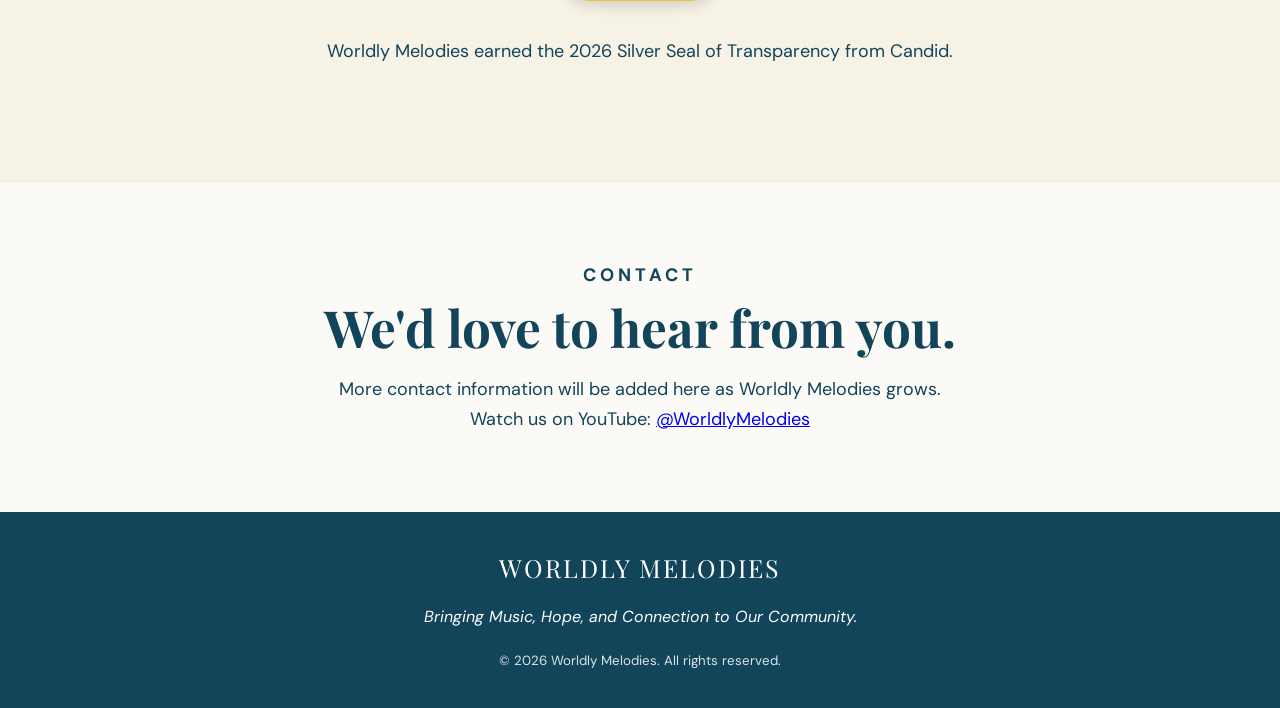
==== commit 0e4df046: "Point Donate buttons to GoFundMe; add YouTube link" ====
--- a/index.html
+++ b/index.html
@@ -44,7 +44,7 @@
     <p class="eyebrow">MUSIC • HOPE • CONNECTION</p>
     <h1>WORLDLY<br>MELODIES</h1>
     <p class="tagline">Bringing Music, Hope, and Connection to Our Community.</p>
-    <a class="button" href="#donate">♥ &nbsp; DONATE →</a>
+    <a class="button" href="https://gofund.me/869853ea2">♥ &nbsp; DONATE →</a>
   </div>
 </section>
 
@@ -99,8 +99,8 @@
   <p class="eyebrow">SUPPORT WORLDLY MELODIES</p>
   <h2>Together, we can make a difference.</h2>
   <p>Your support will help us bring music and meaningful connection to more people in our community.</p>
-  <!-- Replace # below with your PayPal donation link when ready. -->
-  <a class="button" href="#" onclick="alert('The PayPal donation link will be connected here.'); return false;">♥ &nbsp; DONATE →</a>
+  <!-- GoFundMe campaign link for donations. -->
+  <a class="button" href="https://gofund.me/869853ea2">♥ &nbsp; DONATE →</a>
   <!-- Candid Seal of Transparency -->
   <div class="candid-seal">
     <p class="candid-seal-caption">Worldly Melodies earned the 2026 Silver Seal of Transparency from Candid.</p>
@@ -113,6 +113,7 @@
   <p class="eyebrow">CONTACT</p>
   <h2>We'd love to hear from you.</h2>
   <p>More contact information will be added here as Worldly Melodies grows.</p>
+  <p>Watch us on YouTube: <a href="https://www.youtube.com/@WorldlyMelodies">@WorldlyMelodies</a></p>
 </section>
 </main>
 
